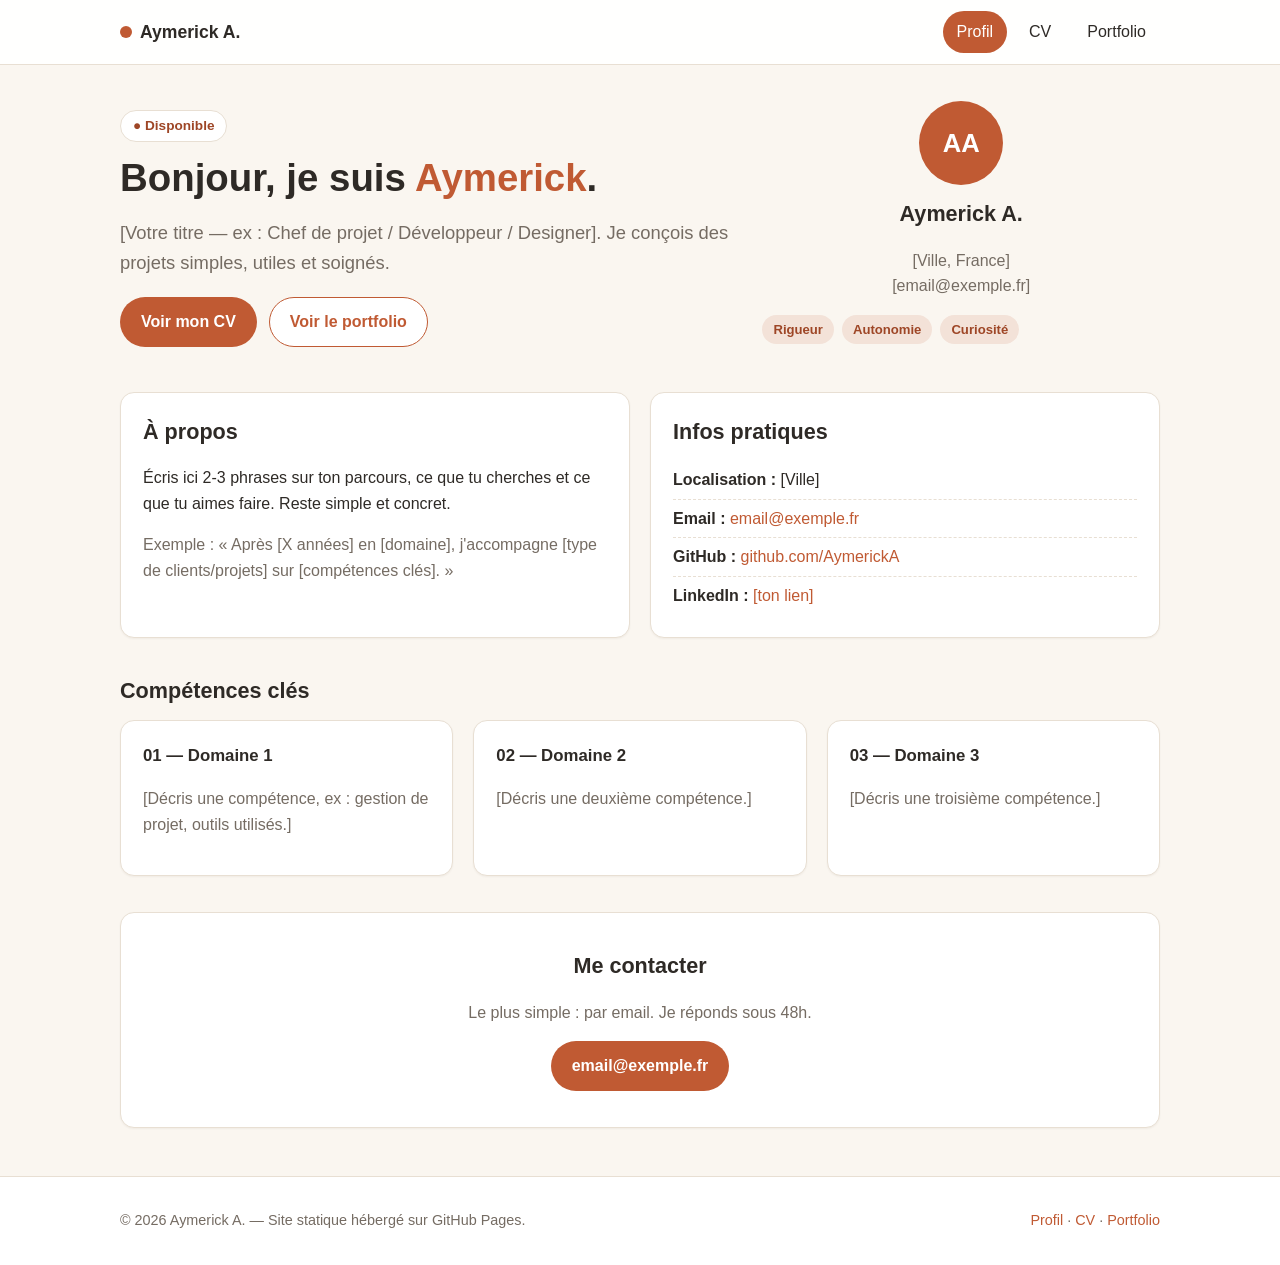
==== index.html @ b77cc623 "Add files via upload" ====
<!DOCTYPE html>
<html lang="fr">
<head>
  <meta charset="UTF-8">
  <meta name="viewport" content="width=device-width, initial-scale=1.0">
  <title>Profil — Aymerick A.</title>
  <meta name="description" content="Profil, parcours et contact.">
  <link rel="stylesheet" href="css/style.css">
</head>
<body>

<header class="site-header">
  <div class="container header-inner">
    <a href="index.html" class="logo"><span class="logo-dot"></span>Aymerick&nbsp;A.</a>
    <button class="nav-toggle" aria-label="Ouvrir le menu" aria-expanded="false">☰</button>
    <nav class="nav">
      <a href="index.html" class="active">Profil</a>
      <a href="cv.html">CV</a>
      <a href="portfolio.html">Portfolio</a>
    </nav>
  </div>
</header>

<main class="container">
  <!-- HERO -->
  <section class="hero">
    <div>
      <span class="badge">● Disponible</span>
      <h1>Bonjour, je suis <span class="accent">Aymerick</span>.</h1>
      <p class="lead">[Votre titre — ex : Chef de projet / Développeur / Designer]. Je conçois des projets simples, utiles et soignés.</p>
      <div class="btn-row">
        <a href="cv.html" class="btn btn-primary">Voir mon CV</a>
        <a href="portfolio.html" class="btn btn-outline">Voir le portfolio</a>
      </div>
    </div>
    <div class="hero-card">
      <!-- Remplace les initiales par <img src="assets/photo.jpg" alt="Photo de profil"> si tu as une photo -->
      <div class="avatar">AA</div>
      <h2>Aymerick A.</h2>
      <p class="muted">[Ville, France]<br>[email@exemple.fr]</p>
      <div class="tags">
        <span>Rigueur</span><span>Autonomie</span><span>Curiosité</span>
      </div>
    </div>
  </section>

  <!-- À PROPOS -->
  <section class="section grid-2">
    <div class="card">
      <h2>À propos</h2>
      <p>Écris ici 2-3 phrases sur ton parcours, ce que tu cherches et ce que tu aimes faire. Reste simple et concret.</p>
      <p class="muted">Exemple : « Après [X années] en [domaine], j'accompagne [type de clients/projets] sur [compétences clés]. »</p>
    </div>
    <div class="card">
      <h2>Infos pratiques</h2>
      <ul class="info-list">
        <li><strong>Localisation :</strong> [Ville]</li>
        <li><strong>Email :</strong> <a href="mailto:email@exemple.fr">email@exemple.fr</a></li>
        <li><strong>GitHub :</strong> <a href="https://github.com/AymerickA" target="_blank" rel="noopener">github.com/AymerickA</a></li>
        <li><strong>LinkedIn :</strong> <a href="#" target="_blank" rel="noopener">[ton lien]</a></li>
      </ul>
    </div>
  </section>

  <!-- COMPÉTENCES -->
  <section class="section">
    <h2>Compétences clés</h2>
    <div class="grid-3">
      <div class="card"><h3>01 — Domaine 1</h3><p class="muted">[Décris une compétence, ex : gestion de projet, outils utilisés.]</p></div>
      <div class="card"><h3>02 — Domaine 2</h3><p class="muted">[Décris une deuxième compétence.]</p></div>
      <div class="card"><h3>03 — Domaine 3</h3><p class="muted">[Décris une troisième compétence.]</p></div>
    </div>
  </section>

  <!-- CONTACT -->
  <section class="section card contact">
    <h2>Me contacter</h2>
    <p class="muted">Le plus simple : par email. Je réponds sous 48h.</p>
    <a href="mailto:email@exemple.fr" class="btn btn-primary">email@exemple.fr</a>
  </section>
</main>

<footer class="site-footer">
  <div class="container footer-inner">
    <p>© 2026 Aymerick A. — Site statique hébergé sur GitHub Pages.</p>
    <p><a href="index.html">Profil</a> · <a href="cv.html">CV</a> · <a href="portfolio.html">Portfolio</a></p>
  </div>
</footer>

<script src="js/main.js"></script>
</body>
</html>
---- css/style.css ----
/* ===== Base ===== */
:root {
  --terra: #C05A33;          /* orange terracotta */
  --terra-dark: #9E4626;
  --terra-light: #F3E2D8;
  --bg: #FAF6F0;             /* blanc légèrement beige */
  --card: #FFFFFF;
  --text: #2E2A26;
  --muted: #756C63;
  --border: #E8DFD3;
  --radius: 14px;
  --max: 1080px;
}

* { box-sizing: border-box; }

body {
  margin: 0;
  background: var(--bg);
  color: var(--text);
  font-family: -apple-system, BlinkMacSystemFont, "Segoe UI", Inter, Roboto, Helvetica, Arial, sans-serif;
  line-height: 1.6;
}

a { color: var(--terra); text-decoration: none; }
a:hover { color: var(--terra-dark); text-decoration: underline; }

.container { max-width: var(--max); margin: 0 auto; padding: 0 20px; }
.muted { color: var(--muted); }
.mt { margin-top: 28px; }

/* ===== Header / Nav ===== */
.site-header {
  background: rgba(255,255,255,.92);
  backdrop-filter: blur(8px);
  border-bottom: 1px solid var(--border);
  position: sticky; top: 0; z-index: 10;
}
.header-inner {
  display: flex; align-items: center; justify-content: space-between;
  height: 64px;
}
.logo { font-weight: 700; font-size: 1.1rem; color: var(--text); display: flex; align-items: center; gap: 8px; }
.logo:hover { text-decoration: none; color: var(--text); }
.logo-dot { width: 12px; height: 12px; border-radius: 50%; background: var(--terra); display: inline-block; }

.nav { display: flex; gap: 8px; }
.nav a {
  color: var(--text); padding: 8px 14px; border-radius: 999px; font-weight: 500;
}
.nav a:hover { background: var(--terra-light); text-decoration: none; color: var(--text); }
.nav a.active { background: var(--terra); color: #fff; }

.nav-toggle {
  display: none;
  background: none; border: 1px solid var(--border); border-radius: 8px;
  font-size: 1.2rem; padding: 4px 10px; cursor: pointer; color: var(--text);
}

/* ===== Titres / sections ===== */
h1 { font-size: 2.4rem; line-height: 1.15; margin: 0 0 12px; }
h2 { font-size: 1.35rem; margin: 0 0 12px; }
h3 { font-size: 1.05rem; margin: 0 0 8px; }
.accent { color: var(--terra); }
.lead { font-size: 1.15rem; color: var(--muted); }

.section { margin: 36px 0; }
.page-title {
  display: flex; justify-content: space-between; align-items: center; gap: 16px;
  margin: 36px 0 8px; flex-wrap: wrap;
}
.page-title h1 { margin: 0; }

/* ===== Hero ===== */
.hero {
  display: grid; grid-template-columns: 1.4fr .9fr; gap: 24px;
  align-items: center; margin: 36px 0;
}
.hero-card { text-align: center; }
.badge {
  display: inline-block; background: #fff; border: 1px solid var(--border);
  color: var(--terra-dark); border-radius: 999px; padding: 4px 12px;
  font-size: .85rem; font-weight: 600; margin-bottom: 14px;
}
.btn-row { display: flex; gap: 12px; margin-top: 20px; flex-wrap: wrap; }

/* ===== Boutons ===== */
.btn {
  display: inline-block; padding: 11px 20px; border-radius: 999px;
  font-weight: 600; border: 1px solid transparent; cursor: pointer;
}
.btn:hover { text-decoration: none; }
.btn-primary { background: var(--terra); color: #fff; }
.btn-primary:hover { background: var(--terra-dark); color: #fff; }
.btn-outline { background: #fff; border-color: var(--terra); color: var(--terra); }
.btn-outline:hover { background: var(--terra-light); color: var(--terra-dark); }

/* ===== Cards / grilles ===== */
.card {
  background: var(--card); border: 1px solid var(--border);
  border-radius: var(--radius); padding: 22px;
  box-shadow: 0 1px 2px rgba(60,40,20,.05);
}
.grid-2 { display: grid; grid-template-columns: 1fr 1fr; gap: 20px; }
.grid-3 { display: grid; grid-template-columns: repeat(3, 1fr); gap: 20px; }

.avatar {
  width: 84px; height: 84px; border-radius: 50%; margin: 0 auto 12px;
  background: var(--terra); color: #fff; font-size: 1.6rem; font-weight: 700;
  display: flex; align-items: center; justify-content: center;
}

.tags { display: flex; flex-wrap: wrap; gap: 8px; margin: 12px 0; }
.tags span {
  background: var(--terra-light); color: var(--terra-dark);
  font-size: .82rem; font-weight: 600; padding: 4px 11px; border-radius: 999px;
}

.info-list { list-style: none; padding: 0; margin: 0; }
.info-list li { padding: 6px 0; border-bottom: 1px dashed var(--border); }
.info-list li:last-child { border-bottom: none; }

.contact { text-align: center; padding: 36px 22px; }

/* ===== CV timeline ===== */
.timeline { display: flex; flex-direction: column; gap: 16px; }
.timeline-item { border-left: 4px solid var(--terra); }
.date { font-size: .82rem; font-weight: 700; color: var(--terra); text-transform: uppercase; letter-spacing: .04em; }

/* ===== Portfolio ===== */
.project-cover {
  background: var(--terra-light); color: var(--terra-dark);
  font-weight: 800; font-size: 1.4rem; border-radius: 10px;
  height: 120px; display: flex; align-items: center; justify-content: center;
  margin-bottom: 14px;
}
.project p { margin: 8px 0; }

/* ===== Footer ===== */
.site-footer { border-top: 1px solid var(--border); margin-top: 48px; background: #fff; }
.footer-inner {
  display: flex; justify-content: space-between; gap: 10px; flex-wrap: wrap;
  padding-top: 18px; padding-bottom: 18px; font-size: .9rem; color: var(--muted);
}

/* ===== Responsive : tablette + mobile ===== */
@media (max-width: 860px) {
  h1 { font-size: 1.9rem; }
  .hero { grid-template-columns: 1fr; }
  .grid-3 { grid-template-columns: 1fr 1fr; }
  .grid-2 { grid-template-columns: 1fr; }
}

@media (max-width: 620px) {
  .nav-toggle { display: block; }
  .nav {
    display: none; position: absolute; top: 64px; left: 0; right: 0;
    background: #fff; flex-direction: column; padding: 10px 20px 16px;
    border-bottom: 1px solid var(--border);
  }
  .nav.open { display: flex; }
  .grid-3 { grid-template-columns: 1fr; }
  .page-title { flex-direction: column; align-items: flex-start; }
}

/* ===== Impression CV ===== */
@media print {
  .site-header, .site-footer, .btn { display: none; }
  body { background: #fff; }
  .card { box-shadow: none; break-inside: avoid; }
}
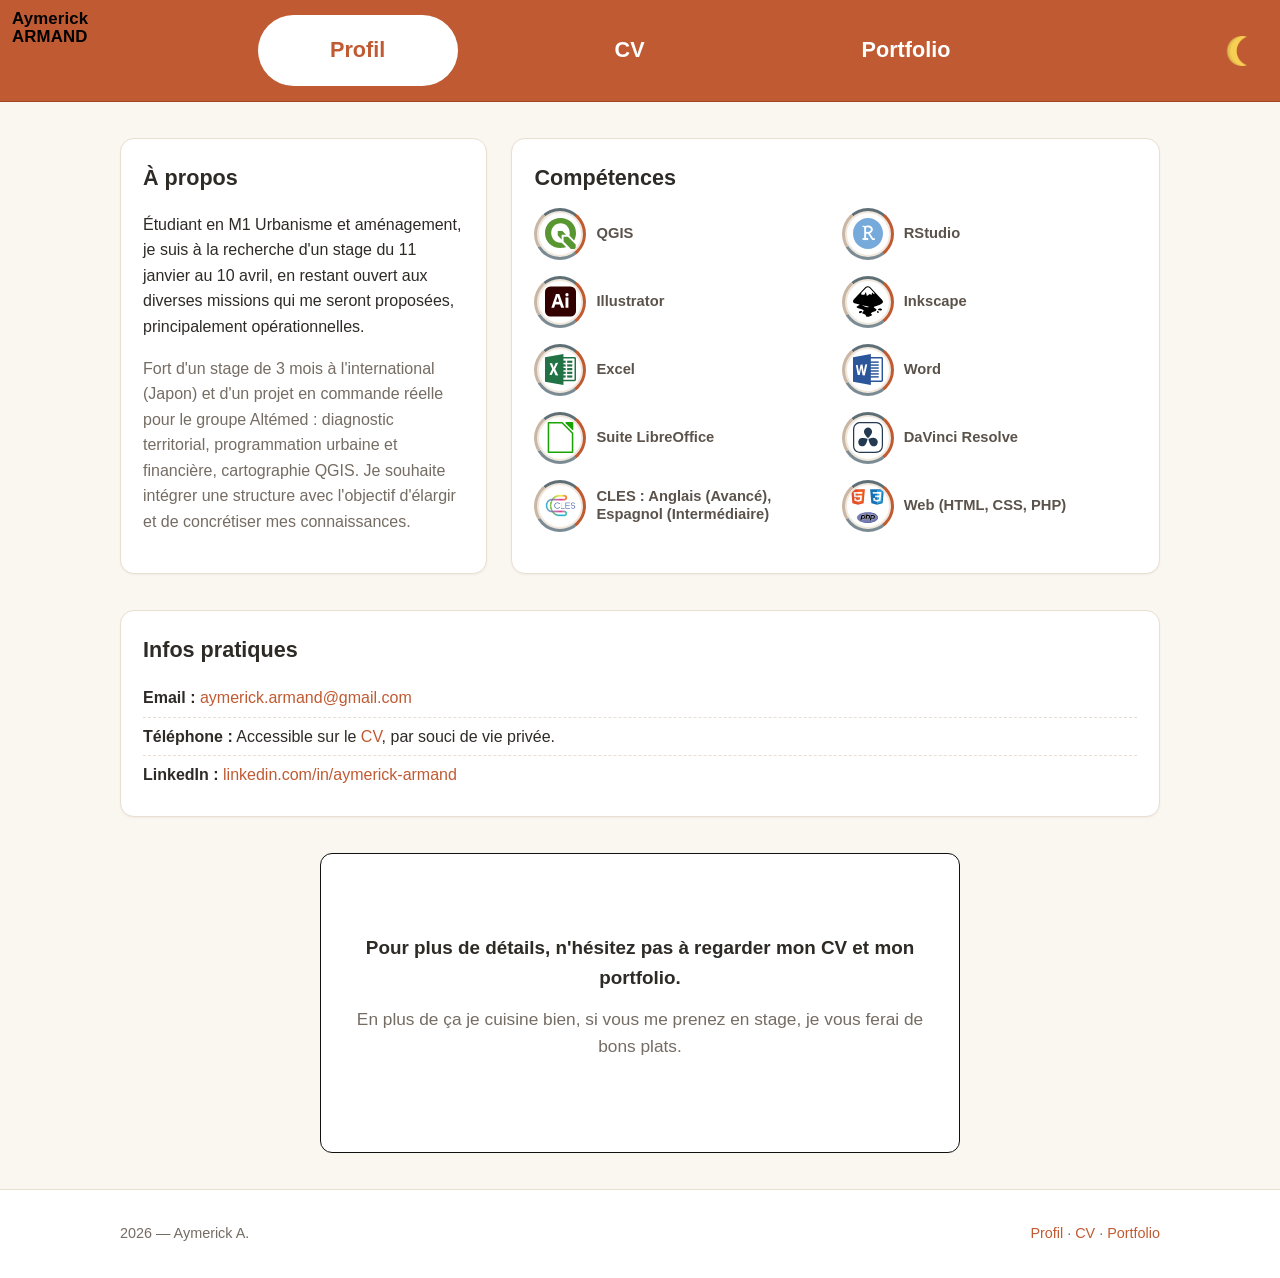
==== commit ad943282: "Add files via upload" ====
--- a/index.html
+++ b/index.html
@@ -6,83 +6,74 @@
   <title>Profil — Aymerick A.</title>
   <meta name="description" content="Profil, parcours et contact.">
   <link rel="stylesheet" href="css/style.css">
+  <script>try{if(localStorage.getItem('theme')==='dark')document.documentElement.dataset.theme='dark'}catch(e){}</script>
 </head>
 <body>
 
 <header class="site-header">
   <div class="container header-inner">
-    <a href="index.html" class="logo"><span class="logo-dot"></span>Aymerick&nbsp;A.</a>
-    <button class="nav-toggle" aria-label="Ouvrir le menu" aria-expanded="false">☰</button>
+    <a href="index.html" class="brand"><span class="brand-first">Aymerick</span><span class="brand-last">ARMAND</span></a>
     <nav class="nav">
       <a href="index.html" class="active">Profil</a>
       <a href="cv.html">CV</a>
       <a href="portfolio.html">Portfolio</a>
     </nav>
+    <div class="header-right">
+      <button class="theme-toggle" aria-label="Passer en mode sombre"><img class="moon" src="assets/logos/lune.png" alt="Mode sombre"><img class="sun" src="assets/logos/soleil.png" alt="Mode clair"></button>
+      <button class="nav-toggle" aria-label="Ouvrir le menu" aria-expanded="false">☰</button>
+    </div>
   </div>
 </header>
 
 <main class="container">
   <!-- HERO -->
   <section class="hero">
-    <div>
-      <span class="badge">● Disponible</span>
-      <h1>Bonjour, je suis <span class="accent">Aymerick</span>.</h1>
-      <p class="lead">[Votre titre — ex : Chef de projet / Développeur / Designer]. Je conçois des projets simples, utiles et soignés.</p>
-      <div class="btn-row">
-        <a href="cv.html" class="btn btn-primary">Voir mon CV</a>
-        <a href="portfolio.html" class="btn btn-outline">Voir le portfolio</a>
-      </div>
+    <div class="card">
+      <h2>À propos</h2>
+      <p>Étudiant en M1 Urbanisme et aménagement, je suis à la recherche d'un stage du 11 janvier au 10 avril, en restant ouvert aux diverses missions qui me seront proposées, principalement opérationnelles.</p>
+      <p class="muted">Fort d'un stage de 3 mois à l'international (Japon) et d'un projet en commande réelle pour le groupe Altémed : diagnostic territorial, programmation urbaine et financière, cartographie QGIS. Je souhaite intégrer une structure avec l'objectif d'élargir et de concrétiser mes connaissances.</p>
     </div>
-    <div class="hero-card">
-      <!-- Remplace les initiales par <img src="assets/photo.jpg" alt="Photo de profil"> si tu as une photo -->
-      <div class="avatar">AA</div>
-      <h2>Aymerick A.</h2>
-      <p class="muted">[Ville, France]<br>[email@exemple.fr]</p>
-      <div class="tags">
-        <span>Rigueur</span><span>Autonomie</span><span>Curiosité</span>
+    <div class="card">
+      <h2>Compétences</h2>
+      <div class="soft-grid">
+        <div class="soft"><div class="soft-ring"><div class="soft-core"><img src="assets/logos/qgis.svg" alt="QGIS"></div></div><span class="soft-name">QGIS</span></div>
+        <div class="soft"><div class="soft-ring"><div class="soft-core"><img src="assets/logos/rstudio.svg" alt="RStudio"></div></div><span class="soft-name">RStudio</span></div>
+        <div class="soft"><div class="soft-ring"><div class="soft-core"><img src="assets/logos/illustrator.svg" alt="Adobe Illustrator"></div></div><span class="soft-name">Illustrator</span></div>
+        <div class="soft"><div class="soft-ring"><div class="soft-core"><img src="assets/logos/inkscape.svg" alt="Inkscape"></div></div><span class="soft-name">Inkscape</span></div>
+        <div class="soft"><div class="soft-ring"><div class="soft-core"><img src="assets/logos/excel.svg" alt="Excel"></div></div><span class="soft-name">Excel</span></div>
+        <div class="soft"><div class="soft-ring"><div class="soft-core"><img src="assets/logos/word.svg" alt="Word"></div></div><span class="soft-name">Word</span></div>
+        <div class="soft"><div class="soft-ring"><div class="soft-core"><img src="assets/logos/libreoffice.svg" alt="Suite LibreOffice"></div></div><span class="soft-name">Suite LibreOffice</span></div>
+        <div class="soft"><div class="soft-ring"><div class="soft-core"><img src="assets/logos/davinciresolve.svg" alt="DaVinci Resolve"></div></div><span class="soft-name">DaVinci Resolve</span></div>
+        <div class="soft"><div class="soft-ring"><div class="soft-core"><img src="assets/logos/cles.png" alt="CLES"></div></div><span class="soft-name">CLES : Anglais (Avancé), Espagnol (Intermédiaire)</span></div>
+        <div class="soft"><div class="soft-ring"><div class="soft-core"><span class="logo-stack"><span class="logo-row"><img src="assets/logos/html5.svg" alt="HTML"><img src="assets/logos/css3.svg" alt="CSS"></span><span class="logo-row single"><img src="assets/logos/php.svg" alt="PHP"></span></span></div></div><span class="soft-name">Web (HTML, CSS, PHP)</span></div>
       </div>
     </div>
   </section>
 
-  <!-- À PROPOS -->
-  <section class="section grid-2">
-    <div class="card">
-      <h2>À propos</h2>
-      <p>Écris ici 2-3 phrases sur ton parcours, ce que tu cherches et ce que tu aimes faire. Reste simple et concret.</p>
-      <p class="muted">Exemple : « Après [X années] en [domaine], j'accompagne [type de clients/projets] sur [compétences clés]. »</p>
-    </div>
+  <!-- INFOS -->
+  <section class="section">
     <div class="card">
       <h2>Infos pratiques</h2>
       <ul class="info-list">
-        <li><strong>Localisation :</strong> [Ville]</li>
-        <li><strong>Email :</strong> <a href="mailto:email@exemple.fr">email@exemple.fr</a></li>
-        <li><strong>GitHub :</strong> <a href="https://github.com/AymerickA" target="_blank" rel="noopener">github.com/AymerickA</a></li>
-        <li><strong>LinkedIn :</strong> <a href="#" target="_blank" rel="noopener">[ton lien]</a></li>
+        <li><strong>Email :</strong> <a href="mailto:aymerick.armand@gmail.com">aymerick.armand@gmail.com</a></li>
+        <li><strong>Téléphone :</strong> Accessible sur le <a href="cv.html">CV</a>, par souci de vie privée.</li>
+        <li><strong>LinkedIn :</strong> <a href="https://www.linkedin.com/in/aymerick-armand/" target="_blank" rel="noopener">linkedin.com/in/aymerick-armand</a></li>
       </ul>
     </div>
   </section>
 
-  <!-- COMPÉTENCES -->
+  <!-- NOTE -->
   <section class="section">
-    <h2>Compétences clés</h2>
-    <div class="grid-3">
-      <div class="card"><h3>01 — Domaine 1</h3><p class="muted">[Décris une compétence, ex : gestion de projet, outils utilisés.]</p></div>
-      <div class="card"><h3>02 — Domaine 2</h3><p class="muted">[Décris une deuxième compétence.]</p></div>
-      <div class="card"><h3>03 — Domaine 3</h3><p class="muted">[Décris une troisième compétence.]</p></div>
+    <div class="pdf-loader">
+      <p><strong>Pour plus de détails, n'hésitez pas à regarder mon CV et mon portfolio.</strong></p>
+      <p class="pdf-sub">En plus de ça je cuisine bien, si vous me prenez en stage, je vous ferai de bons plats.</p>
     </div>
-  </section>
-
-  <!-- CONTACT -->
-  <section class="section card contact">
-    <h2>Me contacter</h2>
-    <p class="muted">Le plus simple : par email. Je réponds sous 48h.</p>
-    <a href="mailto:email@exemple.fr" class="btn btn-primary">email@exemple.fr</a>
   </section>
 </main>
 
 <footer class="site-footer">
   <div class="container footer-inner">
-    <p>© 2026 Aymerick A. — Site statique hébergé sur GitHub Pages.</p>
+    <p>2026 — Aymerick A.</p>
     <p><a href="index.html">Profil</a> · <a href="cv.html">CV</a> · <a href="portfolio.html">Portfolio</a></p>
   </div>
 </footer>
--- a/css/style.css
+++ b/css/style.css
@@ -31,31 +31,64 @@
 
 /* ===== Header / Nav ===== */
 .site-header {
-  background: rgba(255,255,255,.92);
-  backdrop-filter: blur(8px);
-  border-bottom: 1px solid var(--border);
+  background: var(--terra);
+  border-bottom: 1px solid var(--terra-dark);
   position: sticky; top: 0; z-index: 10;
 }
 .header-inner {
-  display: flex; align-items: center; justify-content: space-between;
-  height: 64px;
-}
-.logo { font-weight: 700; font-size: 1.1rem; color: var(--text); display: flex; align-items: center; gap: 8px; }
-.logo:hover { text-decoration: none; color: var(--text); }
-.logo-dot { width: 12px; height: 12px; border-radius: 50%; background: var(--terra); display: inline-block; }
-
-.nav { display: flex; gap: 8px; }
+  display: grid; grid-template-columns: 1fr auto 1fr; align-items: center;
+  gap: 24px; min-height: 101px; position: relative; /* -10% moins haut */
+}
+.site-header .header-inner {
+  max-width: none; margin: 0; padding: 0 24px 0 12px; /* nom quasi tout à gauche de la page */
+}
+
+.brand { display: flex; flex-direction: column; line-height: 1.1; text-decoration: none; justify-self: start; align-self: start; padding-top: 10px; }
+.brand:hover { text-decoration: none; }
+.brand-first, .brand-last {
+  font-family: inherit;
+  font-size: 1.05rem; font-weight: 600; color: #000;
+  letter-spacing: .01em; white-space: nowrap;
+}
+
+.nav { display: flex; gap: 72px; justify-content: center; justify-self: center; }
 .nav a {
-  color: var(--text); padding: 8px 14px; border-radius: 999px; font-weight: 500;
-}
-.nav a:hover { background: var(--terra-light); text-decoration: none; color: var(--text); }
-.nav a.active { background: var(--terra); color: #fff; }
+  color: #fff; padding: 18px 60px; border-radius: 999px;
+  font-weight: 600; font-size: 1.35rem; min-width: 200px; text-align: center;
+}
+.nav a:hover { background: rgba(255,255,255,.2); text-decoration: none; color: #fff; }
+.nav a.active { background: #fff; color: var(--terra); }
 
 .nav-toggle {
   display: none;
-  background: none; border: 1px solid var(--border); border-radius: 8px;
-  font-size: 1.2rem; padding: 4px 10px; cursor: pointer; color: var(--text);
-}
+  background: none; border: 1px solid rgba(255,255,255,.6); border-radius: 8px;
+  font-size: 1.2rem; padding: 4px 10px; cursor: pointer; color: #fff;
+}
+
+.header-right { display: flex; align-items: center; gap: 10px; justify-self: end; }
+.theme-toggle {
+  background: none; border: 0; padding: 4px; cursor: pointer; line-height: 0;
+}
+.theme-toggle img { width: 30px; height: 30px; display: block; }
+.theme-toggle .sun { display: none; }
+html[data-theme="dark"] .theme-toggle .sun { display: block; }
+html[data-theme="dark"] .theme-toggle .moon { display: none; }
+
+/* ===== Mode sombre ===== */
+html[data-theme="dark"] {
+  --bg: #232120;
+  --card: #2f2c29;
+  --text: #f5f2ec;
+  --muted: #b8b0a4;
+  --border: #4a453d;
+}
+html[data-theme="dark"] .site-header { background: #000; border-bottom-color: #000; }
+html[data-theme="dark"] .brand-first, html[data-theme="dark"] .brand-last { color: #fff; }
+html[data-theme="dark"] .site-footer { background: #000; }
+html[data-theme="dark"] .soft-name { color: #e8e2d6; }
+html[data-theme="dark"] .avatar { background: var(--terra); }
+html[data-theme="dark"] .pdf-loader { background: #2f2c29; border-color: #6b6459; }
+html[data-theme="dark"] .pdf-error { background: #2f2c29; }
 
 /* ===== Titres / sections ===== */
 h1 { font-size: 2.4rem; line-height: 1.15; margin: 0 0 12px; }
@@ -73,8 +106,8 @@
 
 /* ===== Hero ===== */
 .hero {
-  display: grid; grid-template-columns: 1.4fr .9fr; gap: 24px;
-  align-items: center; margin: 36px 0;
+  display: grid; grid-template-columns: .85fr 1.5fr; gap: 24px;
+  align-items: stretch; margin: 36px 0;
 }
 .hero-card { text-align: center; }
 .badge {
@@ -115,6 +148,27 @@
   background: var(--terra-light); color: var(--terra-dark);
   font-size: .82rem; font-weight: 600; padding: 4px 11px; border-radius: 999px;
 }
+
+/* ===== Pastilles logiciels (style joint) ===== */
+.soft-grid { display: grid; grid-template-columns: 1fr 1fr; gap: 16px 12px; margin-top: 6px; }
+.soft { display: flex; align-items: center; gap: 10px; }
+.soft-ring {
+  width: 52px; height: 52px; border-radius: 50%; padding: 3px; flex-shrink: 0;
+  background: conic-gradient(from 40deg, var(--terra) 0 28%, #7a8b94 0 55%, #c9b6a4 0 78%, #5f6f76 0 100%);
+}
+.soft-core {
+  width: 100%; height: 100%; background: #fff; border-radius: 50%;
+  display: flex; align-items: center; justify-content: center;
+  font-weight: 800; font-size: 1rem; color: #6b4a38; border: 2px solid #f0e8dd;
+  overflow: hidden;
+}
+.soft-core.script { font-family: Georgia, serif; font-style: italic; font-weight: 400; }
+.soft-core img { width: 72%; height: 72%; object-fit: contain; display: block; }
+.logo-stack { display: flex; flex-direction: column; align-items: center; justify-content: center; gap: 2px; width: 100%; height: 100%; padding-top: 5px; }
+.logo-row { display: flex; gap: 3px; align-items: center; justify-content: center; }
+.logo-row img { width: 16px; height: 16px; object-fit: contain; display: block; }
+.logo-row.single img { width: 21px; height: 21px; }
+.soft-name { font-weight: 600; font-size: .92rem; color: #5b534b; line-height: 1.2; }
 
 .info-list { list-style: none; padding: 0; margin: 0; }
 .info-list li { padding: 6px 0; border-bottom: 1px dashed var(--border); }
@@ -137,11 +191,59 @@
 .project p { margin: 8px 0; }
 
 /* ===== Footer ===== */
-.site-footer { border-top: 1px solid var(--border); margin-top: 48px; background: #fff; }
+.site-footer { border-top: 1px solid var(--border); margin-top: 0; background: #fff; }
 .footer-inner {
   display: flex; justify-content: space-between; gap: 10px; flex-wrap: wrap;
   padding-top: 18px; padding-bottom: 18px; font-size: .9rem; color: var(--muted);
 }
+
+/* ===== PDF affiché en pages, sans lecteur (CV + Portfolio) ===== */
+.pdf-full {
+  margin: 0;
+  padding: 0;
+  background: var(--bg); /* même fond que la page principale */
+  display: flex; flex-direction: column;
+  min-height: calc(100vh - 101px - 61px); /* barres noires de haut en bas */
+}
+.pdf-sheet {
+  max-width: 980px; width: 100%;
+  margin: 0 auto; flex: 1;
+  background: #fff;
+  border-left: 3.1px solid #111; /* -20% plus fines */
+  border-right: 3.1px solid #111;
+}
+.pdf-pages {
+  display: flex; flex-direction: column;
+}
+.pdf-pages canvas {
+  display: block;
+  width: 100%; height: auto;
+  background: #fff;
+  user-select: none; -webkit-user-select: none;
+  pointer-events: none;
+}
+.pdf-pages canvas + canvas {
+  border-top: 1px solid #eee;
+}
+.pdf-error {
+  color: #333; background: #fff; text-align: center; padding: 40px 20px; margin: 0;
+}
+.pdf-loader {
+  background: #fff; text-align: center; padding: 36px 28px;
+  margin: 24px auto; max-width: 640px; min-height: 300px;
+  display: flex; flex-direction: column; justify-content: center;
+  border: 1px solid #111; border-radius: 12px;
+  color: var(--text); box-sizing: border-box;
+}
+.pdf-loader p { margin: 0 0 12px; font-size: 1.18rem; }
+.pdf-loader .pdf-sub { color: var(--muted); font-size: 1.08rem; }
+.pdf-spinner {
+  width: 34px; height: 34px; margin: 18px auto 6px;
+  border: 4px solid var(--terra-light); border-top-color: var(--terra);
+  border-radius: 50%; animation: spin 0.9s linear infinite;
+}
+.pdf-count { color: var(--muted); font-size: .9rem; min-height: 1.2em; }
+@keyframes spin { to { transform: rotate(360deg); } }
 
 /* ===== Responsive : tablette + mobile ===== */
 @media (max-width: 860px) {
@@ -152,12 +254,18 @@
 }
 
 @media (max-width: 620px) {
+  .header-inner { grid-template-columns: 1fr auto; min-height: 64px; }
+  .brand { padding-top: 8px; }
+  .brand-first, .brand-last { font-size: .95rem; }
   .nav-toggle { display: block; }
   .nav {
     display: none; position: absolute; top: 64px; left: 0; right: 0;
-    background: #fff; flex-direction: column; padding: 10px 20px 16px;
-    border-bottom: 1px solid var(--border);
+    background: var(--terra); flex-direction: column; padding: 10px 20px 16px;
+    border-bottom: 1px solid var(--terra-dark); text-align: center;
+    gap: 8px; width: auto;
   }
+  .nav a { min-width: 0; }
+  .pdf-sheet { border-left-width: 2.1px; border-right-width: 2.1px; }
   .nav.open { display: flex; }
   .grid-3 { grid-template-columns: 1fr; }
   .page-title { flex-direction: column; align-items: flex-start; }
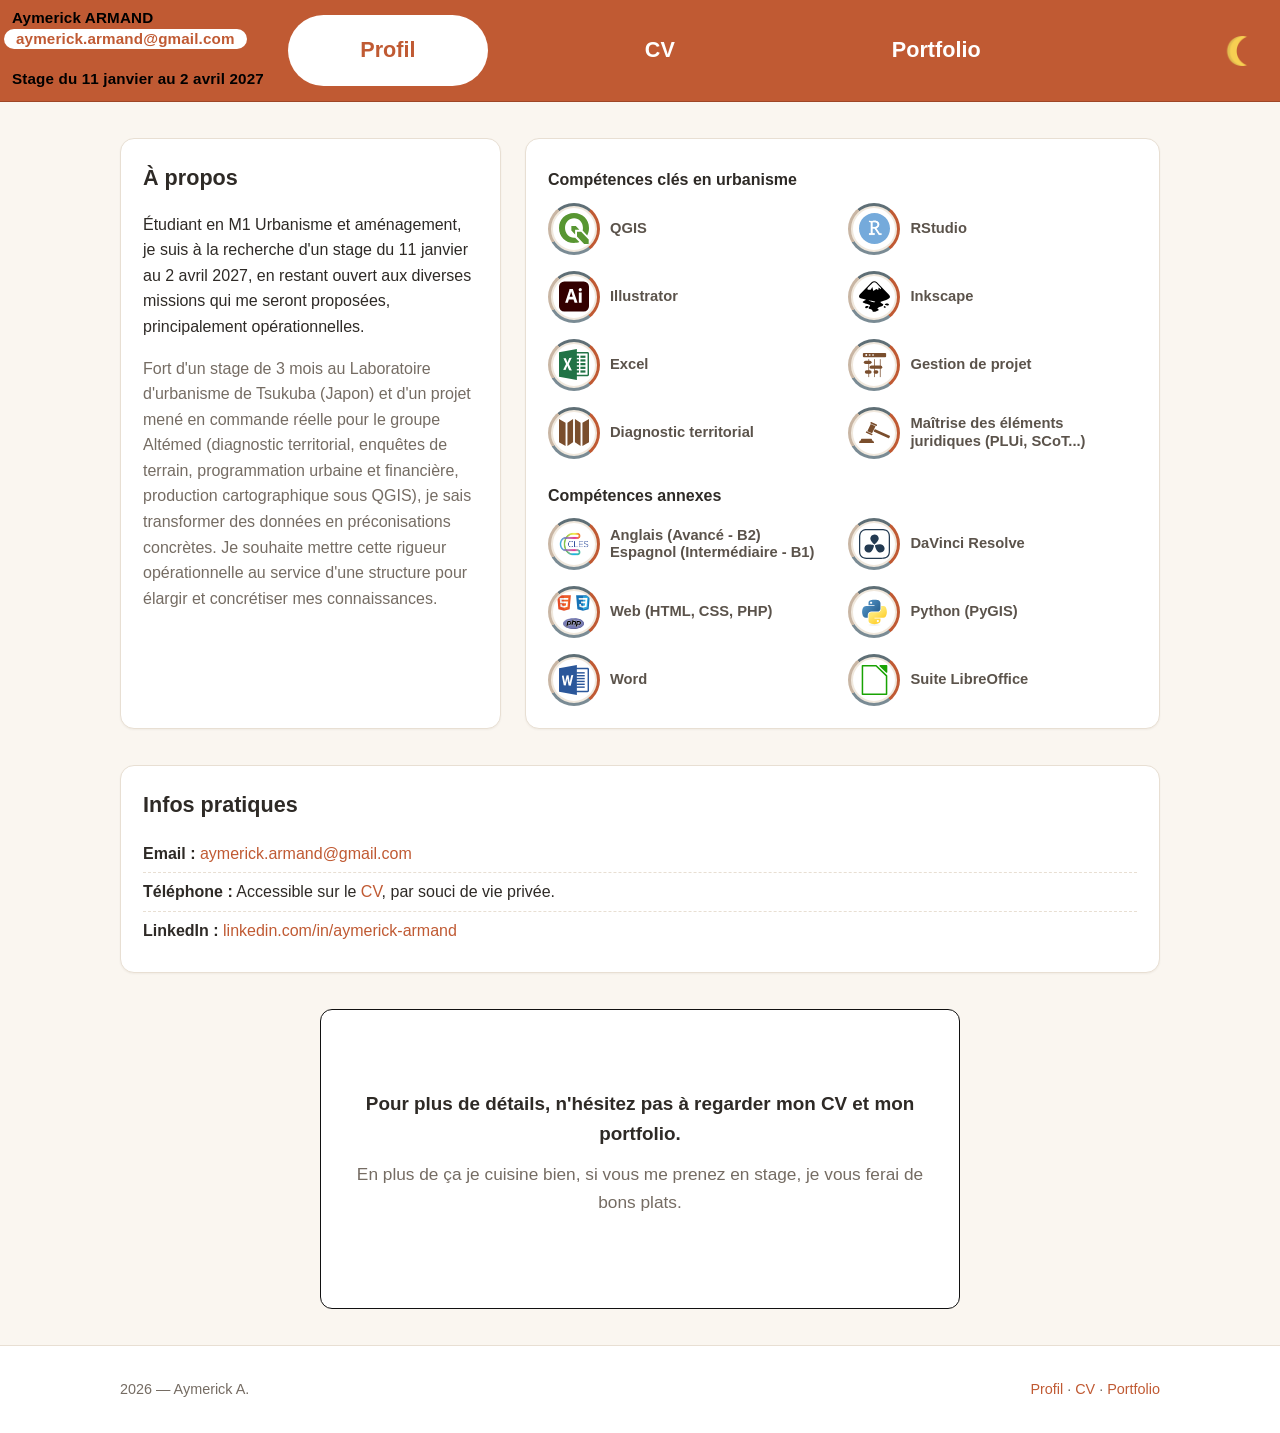
==== commit e43103a6: "index/profil, CV, portfolio" ====
--- a/index.html
+++ b/index.html
@@ -12,7 +12,7 @@
 
 <header class="site-header">
   <div class="container header-inner">
-    <a href="index.html" class="brand"><span class="brand-first">Aymerick</span><span class="brand-last">ARMAND</span></a>
+    <span class="brand"><span class="brand-nom"><span class="brand-name">Aymerick ARMAND</span></span><a class="brand-mail" href="mailto:aymerick.armand@gmail.com">aymerick.armand@gmail.com</a><span class="brand-stage">Stage du 11 janvier au 2 avril 2027</span></span>
     <nav class="nav">
       <a href="index.html" class="active">Profil</a>
       <a href="cv.html">CV</a>
@@ -20,7 +20,7 @@
     </nav>
     <div class="header-right">
       <button class="theme-toggle" aria-label="Passer en mode sombre"><img class="moon" src="assets/logos/lune.png" alt="Mode sombre"><img class="sun" src="assets/logos/soleil.png" alt="Mode clair"></button>
-      <button class="nav-toggle" aria-label="Ouvrir le menu" aria-expanded="false">☰</button>
+      <button class="nav-toggle" aria-label="Ouvrir le menu" aria-expanded="false"><span class="bar"></span><span class="bar"></span><span class="bar"></span></button>
     </div>
   </div>
 </header>
@@ -30,22 +30,34 @@
   <section class="hero">
     <div class="card">
       <h2>À propos</h2>
-      <p>Étudiant en M1 Urbanisme et aménagement, je suis à la recherche d'un stage du 11 janvier au 10 avril, en restant ouvert aux diverses missions qui me seront proposées, principalement opérationnelles.</p>
-      <p class="muted">Fort d'un stage de 3 mois à l'international (Japon) et d'un projet en commande réelle pour le groupe Altémed : diagnostic territorial, programmation urbaine et financière, cartographie QGIS. Je souhaite intégrer une structure avec l'objectif d'élargir et de concrétiser mes connaissances.</p>
+      <p>Étudiant en M1 Urbanisme et aménagement, je suis à la recherche d'un stage du 11 janvier au 2 avril 2027, en restant ouvert aux diverses missions qui me seront proposées, principalement opérationnelles.</p>
+      <p class="muted">Fort d'un stage de 3 mois au Laboratoire d'urbanisme de Tsukuba (Japon) et d'un projet mené en commande réelle pour le groupe Altémed (diagnostic territorial, enquêtes de terrain, programmation urbaine et financière, production cartographique sous QGIS), je sais transformer des données en préconisations concrètes. Je souhaite mettre cette rigueur opérationnelle au service d'une structure pour élargir et concrétiser mes connaissances.</p>
     </div>
     <div class="card">
-      <h2>Compétences</h2>
-      <div class="soft-grid">
+      <div class="soft-columns">
+        <div>
+          <h3 class="soft-sub">Compétences clés en urbanisme</h3>
+          <div class="soft-grid">
         <div class="soft"><div class="soft-ring"><div class="soft-core"><img src="assets/logos/qgis.svg" alt="QGIS"></div></div><span class="soft-name">QGIS</span></div>
         <div class="soft"><div class="soft-ring"><div class="soft-core"><img src="assets/logos/rstudio.svg" alt="RStudio"></div></div><span class="soft-name">RStudio</span></div>
         <div class="soft"><div class="soft-ring"><div class="soft-core"><img src="assets/logos/illustrator.svg" alt="Adobe Illustrator"></div></div><span class="soft-name">Illustrator</span></div>
         <div class="soft"><div class="soft-ring"><div class="soft-core"><img src="assets/logos/inkscape.svg" alt="Inkscape"></div></div><span class="soft-name">Inkscape</span></div>
         <div class="soft"><div class="soft-ring"><div class="soft-core"><img src="assets/logos/excel.svg" alt="Excel"></div></div><span class="soft-name">Excel</span></div>
+        <div class="soft"><div class="soft-ring"><div class="soft-core"><img src="assets/logos/gestion-projet.svg" alt="Gestion de projet"></div></div><span class="soft-name">Gestion de projet</span></div>
+        <div class="soft"><div class="soft-ring"><div class="soft-core"><img src="assets/logos/carte.svg" alt="Diagnostic territorial"></div></div><span class="soft-name">Diagnostic territorial</span></div>
+        <div class="soft"><div class="soft-ring"><div class="soft-core"><img src="assets/logos/marteau.svg" alt="Éléments juridiques"></div></div><span class="soft-name">Maîtrise des éléments juridiques (PLUi, SCoT...)</span></div>          </div>
+        </div>
+        <div>
+          <h3 class="soft-sub">Compétences annexes</h3>
+          <div class="soft-grid">
+        <div class="soft"><div class="soft-ring"><div class="soft-core"><img src="assets/logos/cles.png" alt="Langues"></div></div><span class="soft-name">Anglais (Avancé - B2)<br>Espagnol (Intermédiaire - B1)</span></div>
+        <div class="soft"><div class="soft-ring"><div class="soft-core"><img src="assets/logos/davinciresolve.svg" alt="DaVinci Resolve"></div></div><span class="soft-name">DaVinci Resolve</span></div>
+        <div class="soft"><div class="soft-ring"><div class="soft-core"><span class="logo-stack"><span class="logo-row"><img src="assets/logos/html5.svg" alt="HTML"><img src="assets/logos/css3.svg" alt="CSS"></span><span class="logo-row single"><img src="assets/logos/php.svg" alt="PHP"></span></span></div></div><span class="soft-name">Web (HTML, CSS, PHP)</span></div>
+        <div class="soft"><div class="soft-ring"><div class="soft-core"><img src="assets/logos/python.svg" alt="Python"></div></div><span class="soft-name">Python (PyGIS)</span></div>
         <div class="soft"><div class="soft-ring"><div class="soft-core"><img src="assets/logos/word.svg" alt="Word"></div></div><span class="soft-name">Word</span></div>
         <div class="soft"><div class="soft-ring"><div class="soft-core"><img src="assets/logos/libreoffice.svg" alt="Suite LibreOffice"></div></div><span class="soft-name">Suite LibreOffice</span></div>
-        <div class="soft"><div class="soft-ring"><div class="soft-core"><img src="assets/logos/davinciresolve.svg" alt="DaVinci Resolve"></div></div><span class="soft-name">DaVinci Resolve</span></div>
-        <div class="soft"><div class="soft-ring"><div class="soft-core"><img src="assets/logos/cles.png" alt="CLES"></div></div><span class="soft-name">CLES : Anglais (Avancé), Espagnol (Intermédiaire)</span></div>
-        <div class="soft"><div class="soft-ring"><div class="soft-core"><span class="logo-stack"><span class="logo-row"><img src="assets/logos/html5.svg" alt="HTML"><img src="assets/logos/css3.svg" alt="CSS"></span><span class="logo-row single"><img src="assets/logos/php.svg" alt="PHP"></span></span></div></div><span class="soft-name">Web (HTML, CSS, PHP)</span></div>
+          </div>
+        </div>
       </div>
     </div>
   </section>
--- a/css/style.css
+++ b/css/style.css
@@ -43,13 +43,21 @@
   max-width: none; margin: 0; padding: 0 24px 0 12px; /* nom quasi tout à gauche de la page */
 }
 
-.brand { display: flex; flex-direction: column; line-height: 1.1; text-decoration: none; justify-self: start; align-self: start; padding-top: 10px; }
+.brand { display: flex; flex-direction: column; line-height: 1.1; text-decoration: none; justify-self: start; align-self: start; padding-top: 10px; cursor: text; }
+.brand .brand-mail {
+  color: var(--terra); background: #fff; border-radius: 999px;
+  padding: 2px 12px; align-self: flex-start; text-decoration: none;
+  margin: 2px 0 0 -8px;
+}
+.brand a.brand-mail:hover { text-decoration: none; }
+.brand-stage { margin-top: 22px; }
 .brand:hover { text-decoration: none; }
-.brand-first, .brand-last {
+.brand-name, .brand-stage, .brand-mail {
   font-family: inherit;
-  font-size: 1.05rem; font-weight: 600; color: #000;
+  font-size: 0.95rem; font-weight: 600; color: #000;
   letter-spacing: .01em; white-space: nowrap;
 }
+.brand-nom { display: flex; gap: 6px; }
 
 .nav { display: flex; gap: 72px; justify-content: center; justify-self: center; }
 .nav a {
@@ -61,9 +69,12 @@
 
 .nav-toggle {
   display: none;
-  background: none; border: 1px solid rgba(255,255,255,.6); border-radius: 8px;
-  font-size: 1.2rem; padding: 4px 10px; cursor: pointer; color: #fff;
-}
+  background: none; border: 0; padding: 10px; cursor: pointer; font-size: 16px;
+  flex-direction: column; gap: 7px; align-items: center; justify-content: center;
+  transition: transform .35s ease;
+}
+.nav-toggle .bar { display: block; width: 2.1em; height: 4px; background: #fff; border-radius: 2px; }
+.nav-toggle.active { transform: rotate(90deg); }
 
 .header-right { display: flex; align-items: center; gap: 10px; justify-self: end; }
 .theme-toggle {
@@ -83,7 +94,7 @@
   --border: #4a453d;
 }
 html[data-theme="dark"] .site-header { background: #000; border-bottom-color: #000; }
-html[data-theme="dark"] .brand-first, html[data-theme="dark"] .brand-last { color: #fff; }
+html[data-theme="dark"] .brand-name, html[data-theme="dark"] .brand-stage { color: #fff; }
 html[data-theme="dark"] .site-footer { background: #000; }
 html[data-theme="dark"] .soft-name { color: #e8e2d6; }
 html[data-theme="dark"] .avatar { background: var(--terra); }
@@ -106,7 +117,7 @@
 
 /* ===== Hero ===== */
 .hero {
-  display: grid; grid-template-columns: .85fr 1.5fr; gap: 24px;
+  display: grid; grid-template-columns: .9fr 1.5fr; gap: 24px;
   align-items: stretch; margin: 36px 0;
 }
 .hero-card { text-align: center; }
@@ -151,6 +162,10 @@
 
 /* ===== Pastilles logiciels (style joint) ===== */
 .soft-grid { display: grid; grid-template-columns: 1fr 1fr; gap: 16px 12px; margin-top: 6px; }
+.soft-columns { display: grid; grid-template-columns: 1fr; gap: 24px; margin-top: 6px; }
+.soft-sub { font-size: 1rem; margin: 0 0 10px; color: var(--text); }
+.soft-columns .soft-grid { grid-template-columns: 1fr 1fr; margin-top: 0; }
+.soft-columns .soft-grid.single { grid-template-columns: 1fr; }
 .soft { display: flex; align-items: center; gap: 10px; }
 .soft-ring {
   width: 52px; height: 52px; border-radius: 50%; padding: 3px; flex-shrink: 0;
@@ -164,6 +179,7 @@
 }
 .soft-core.script { font-family: Georgia, serif; font-style: italic; font-weight: 400; }
 .soft-core img { width: 72%; height: 72%; object-fit: contain; display: block; }
+.soft-core img.faded { opacity: .55; }
 .logo-stack { display: flex; flex-direction: column; align-items: center; justify-content: center; gap: 2px; width: 100%; height: 100%; padding-top: 5px; }
 .logo-row { display: flex; gap: 3px; align-items: center; justify-content: center; }
 .logo-row img { width: 16px; height: 16px; object-fit: contain; display: block; }
@@ -243,12 +259,22 @@
   border-radius: 50%; animation: spin 0.9s linear infinite;
 }
 .pdf-count { color: var(--muted); font-size: .9rem; min-height: 1.2em; }
+.pdf-page-badge {
+  position: fixed; right: 18px; top: 50%; transform: translateY(-50%);
+  background: var(--card); border: 1px solid var(--border); border-radius: 12px;
+  padding: 12px 18px; font-size: 1.05rem; font-weight: 600; white-space: nowrap;
+  color: var(--terra-dark); box-shadow: 0 2px 10px rgba(60,40,20,.12); z-index: 5;
+}
+@media (max-width: 1240px) {
+  .pdf-page-badge { display: none; }
+}
 @keyframes spin { to { transform: rotate(360deg); } }
 
 /* ===== Responsive : tablette + mobile ===== */
 @media (max-width: 860px) {
   h1 { font-size: 1.9rem; }
   .hero { grid-template-columns: 1fr; }
+  .soft-columns { grid-template-columns: 1fr; }
   .grid-3 { grid-template-columns: 1fr 1fr; }
   .grid-2 { grid-template-columns: 1fr; }
 }
@@ -256,17 +282,27 @@
 @media (max-width: 620px) {
   .header-inner { grid-template-columns: 1fr auto; min-height: 64px; }
   .brand { padding-top: 8px; }
-  .brand-first, .brand-last { font-size: .95rem; }
-  .nav-toggle { display: block; }
+  .brand-name, .brand-stage, .brand-mail { font-size: .85rem; }
+  .nav-toggle { display: flex; }
+  .nav.open ~ .header-right .nav-toggle {
+    position: fixed; top: 14px; right: 20px; z-index: 101; margin: 0;
+  }
   .nav {
-    display: none; position: absolute; top: 64px; left: 0; right: 0;
-    background: var(--terra); flex-direction: column; padding: 10px 20px 16px;
-    border-bottom: 1px solid var(--terra-dark); text-align: center;
-    gap: 8px; width: auto;
+    visibility: hidden; opacity: 0;
+    position: fixed; top: 0; left: 0; right: 0; bottom: 0; margin: 0;
+    width: 100%; min-height: 100vh; z-index: 100;
+    background: var(--terra); flex-direction: column; justify-content: center;
+    align-items: center; text-align: center;
+    gap: 26px; padding: 24px;
+    transition: opacity .2s ease, visibility 0s linear .2s;
   }
-  .nav a { min-width: 0; }
+  .nav.open {
+    visibility: visible; opacity: 1;
+    transition: opacity .2s ease;
+  }
+  html[data-theme="dark"] .nav { background: #000; }
+  .nav a { min-width: 0; width: 100%; max-width: 340px; font-size: 1.7rem; padding: 20px 30px; }
   .pdf-sheet { border-left-width: 2.1px; border-right-width: 2.1px; }
-  .nav.open { display: flex; }
   .grid-3 { grid-template-columns: 1fr; }
   .page-title { flex-direction: column; align-items: flex-start; }
 }
